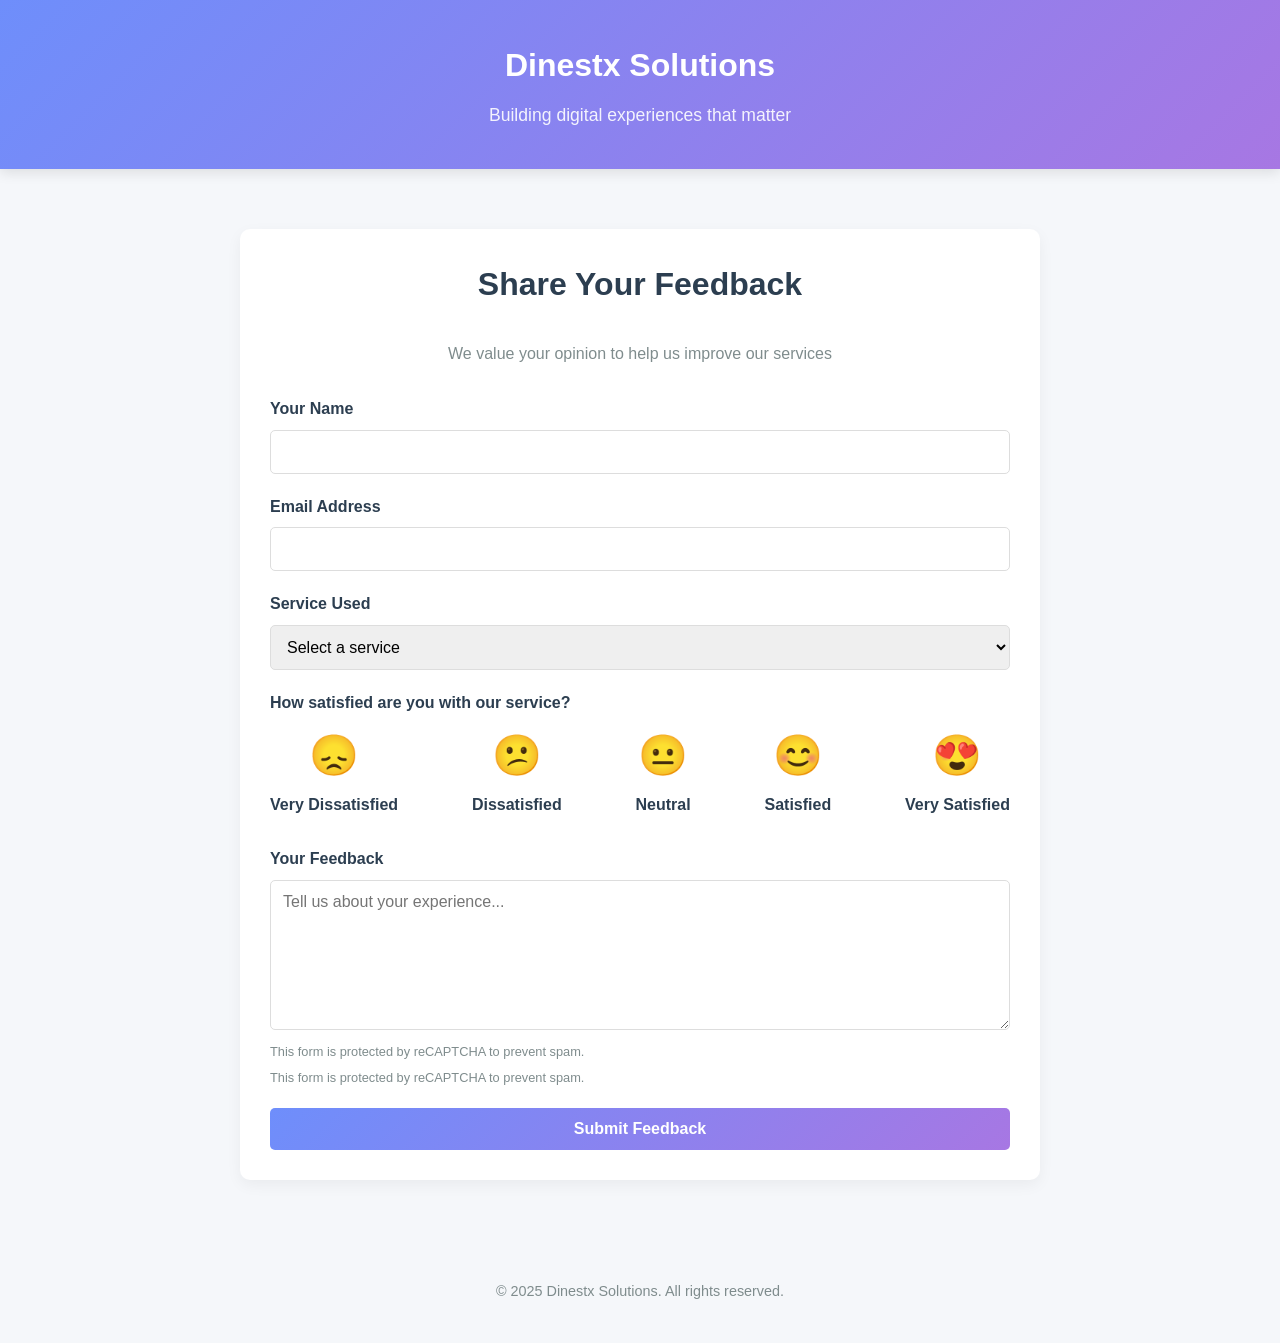
==== index.html @ add6ee1a "Update index.html" ====
<!DOCTYPE html>
<html lang="en">
<head>
    <meta charset="UTF-8">
    <meta name="viewport" content="width=device-width, initial-scale=1.0">
    <title>Feedback | Dinestx</title>
    <script src="https://www.google.com/recaptcha/api.js"></script>

    <style>
        /* Reset and Base Styles */
        * {
            margin: 0;
            padding: 0;
            box-sizing: border-box;
            font-family: 'Segoe UI', Tahoma, Geneva, Verdana, sans-serif;
        }

        body {
            background-color: #f5f7fa;
            color: #333;
            line-height: 1.6;
        }

        .container {
            max-width: 1200px;
            margin: 0 auto;
            padding: 20px;
        }

        /* Header Styles */
        header {
            background: linear-gradient(135deg, #6e8efb, #a777e3);
            color: white;
            padding: 20px 0;
            text-align: center;
            box-shadow: 0 4px 12px rgba(0, 0, 0, 0.1);
        }

        .logo {
            font-size: 2rem;
            font-weight: 700;
            margin-bottom: 10px;
        }

        .tagline {
            font-size: 1.1rem;
            opacity: 0.9;
        }

        /* Feedback Section */
        .feedback-section {
            background: white;
            border-radius: 10px;
            padding: 30px;
            margin: 40px auto;
            box-shadow: 0 5px 15px rgba(0, 0, 0, 0.05);
            max-width: 800px;
        }

        .feedback-title {
            text-align: center;
            margin-bottom: 30px;
            color: #2c3e50;
            font-size: 2rem;
        }

        .feedback-subtitle {
            text-align: center;
            margin-bottom: 30px;
            color: #7f8c8d;
        }

        /* Form Styles */
        .feedback-form .form-group {
            margin-bottom: 20px;
        }

        .feedback-form label {
            display: block;
            margin-bottom: 8px;
            font-weight: 600;
            color: #2c3e50;
        }

        .feedback-form input,
        .feedback-form select,
        .feedback-form textarea {
            width: 100%;
            padding: 12px;
            border: 1px solid #ddd;
            border-radius: 5px;
            font-size: 1rem;
            transition: border 0.3s;
        }

        .feedback-form input:focus,
        .feedback-form select:focus,
        .feedback-form textarea:focus {
            border-color: #6e8efb;
            outline: none;
        }

        .feedback-form textarea {
            min-height: 150px;
            resize: vertical;
        }

        /* Rating Styles */
        .rating-container {
            display: flex;
            justify-content: space-between;
            margin-bottom: 20px;
        }

        .rating-option {
            text-align: center;
            cursor: pointer;
            transition: transform 0.3s;
        }

        .rating-option:hover {
            transform: scale(1.1);
        }

        .rating-emoji {
            font-size: 2.5rem;
            margin-bottom: 5px;
        }

        .rating-input {
            display: none;
        }

        .rating-input:checked + .rating-label {
            color: #6e8efb;
        }

        .rating-label {
            display: block;
            cursor: pointer;
        }


        /* Captcha */
        .grecaptcha-badge {
            visibility: hidden;
        }

        .captcha-note {
            font-size: 0.8rem;
            color: #7f8c8d;
            margin-top: -15px;
            margin-bottom: 20px;
        }

        /* Button Styles */
        .submit-btn {
            background: linear-gradient(135deg, #6e8efb, #a777e3);
            color: white;
            border: none;
            padding: 12px 25px;
            font-size: 1rem;
            border-radius: 5px;
            cursor: pointer;
            transition: transform 0.3s, box-shadow 0.3s;
            display: block;
            width: 100%;
            font-weight: 600;
        }

        .submit-btn:hover {
            transform: translateY(-2px);
            box-shadow: 0 5px 15px rgba(110, 142, 251, 0.4);
        }

        /* Thank You Message */
        .thank-you {
            text-align: center;
            padding: 40px;
            display: none;
        }

        .thank-you h2 {
            color: #2c3e50;
            margin-bottom: 20px;
        }

        .thank-you p {
            color: #7f8c8d;
            margin-bottom: 30px;
        }

        .thank-you-icon {
            font-size: 4rem;
            color: #27ae60;
            margin-bottom: 20px;
        }

        /* Footer */
        footer {
            text-align: center;
            padding: 20px;
            color: #7f8c8d;
            font-size: 0.9rem;
        }

        /* Responsive Design */
        @media (max-width: 768px) {
            .rating-container {
                flex-direction: column;
            }

            .rating-option {
                margin-bottom: 15px;
            }

            .feedback-section {
                padding: 20px;
                margin: 20px auto;
            }
        }
    </style>
</head>
<body>
    <header>
        <div class="container">
            <div class="logo">Dinestx Solutions</div>
            <div class="tagline">Building digital experiences that matter</div>
        </div>
    </header>

    <div class="container">
        <section class="feedback-section">
            <h1 class="feedback-title">Share Your Feedback</h1>
            <p class="feedback-subtitle">We value your opinion to help us improve our services</p>

            <form id="feedbackForm" class="feedback-form">
                <div class="form-group">
                    <label for="name">Your Name</label>
                    <input type="text" id="name" name="name" required>
                </div>

                <div class="form-group">
                    <label for="email">Email Address</label>
                    <input type="email" id="email" name="email" required>
                </div>

                <div class="form-group">
                    <label for="service">Service Used</label>
                    <select id="service" name="service" required>
                        <option value="">Select a service</option>
                        <option value="web-development">Web Development</option>
                        <option value="app-development">App Development</option>
                        <option value="ui-ux">UI/UX Design</option>
                        <option value="consulting">Consulting</option>
                        <option value="other">Other</option>
                    </select>
                </div>

                <div class="form-group">
                    <label>How satisfied are you with our service?</label>
                    <div class="rating-container">
                        <div class="rating-option">
                            <div class="rating-emoji">😞</div>
                            <input type="radio" id="rating-1" name="rating" value="1" class="rating-input">
                            <label for="rating-1" class="rating-label">Very Dissatisfied</label>
                        </div>
                        <div class="rating-option">
                            <div class="rating-emoji">😕</div>
                            <input type="radio" id="rating-2" name="rating" value="2" class="rating-input">
                            <label for="rating-2" class="rating-label">Dissatisfied</label>
                        </div>
                        <div class="rating-option">
                            <div class="rating-emoji">😐</div>
                            <input type="radio" id="rating-3" name="rating" value="3" class="rating-input">
                            <label for="rating-3" class="rating-label">Neutral</label>
                        </div>
                        <div class="rating-option">
                            <div class="rating-emoji">😊</div>
                            <input type="radio" id="rating-4" name="rating" value="4" class="rating-input">
                            <label for="rating-4" class="rating-label">Satisfied</label>
                        </div>
                        <div class="rating-option">
                            <div class="rating-emoji">😍</div>
                            <input type="radio" id="rating-5" name="rating" value="5" class="rating-input">
                            <label for="rating-5" class="rating-label">Very Satisfied</label>
                        </div>
                    </div>
                </div>

                <div class="form-group">
                    <label for="feedback">Your Feedback</label>
                    <textarea id="feedback" name="feedback" placeholder="Tell us about your experience..." required></textarea>
                </div>

                <!-- Add CAPTCHA field -->
        <div class="form-group">
            <div class="g-recaptcha"
                 data-sitekey="YOUR_SITE_KEY"
                 data-callback="enableSubmit"
                 data-size="invisible"></div>
            <p class="captcha-note">This form is protected by reCAPTCHA to prevent spam.</p>
        </div>

                <button type="submit" class="submit-btn">Submit Feedback</button>
            </form>

            <div class="thank-you" id="thankYou">
                <div class="thank-you-icon">✓</div>
                <h2>Thank You for Your Feedback!</h2>
                <p>We appreciate you taking the time to share your experience with us. Your feedback helps us improve our services.</p>
                <p>Our team will review your comments and get back to you if needed.</p>
            </div>
        </section>
    </div>

    <footer>
        <div class="container">
            <p>&copy; 2025 Dinestx Solutions. All rights reserved.</p>
        </div>
    </footer>

    <script>
        // Add reCAPTCHA script dynamically
const recaptchaScript = document.createElement('script');
recaptchaScript.src = 'https://www.google.com/recaptcha/api.js?render=6LfsmFwrAAAAAAt5dVgB7nJmMaHVcNjTxH-t_Hr9';
document.head.appendChild(recaptchaScript);

// Initialize when DOM is loaded
document.addEventListener('DOMContentLoaded', function() {
    const feedbackForm = document.getElementById('feedbackForm');
    const thankYouSection = document.getElementById('thankYou');
    const submitBtn = document.getElementById('submitBtn') ||
                      feedbackForm.querySelector('button[type="submit"]');

    // Create CAPTCHA badge and notice if they don't exist
    if (!document.querySelector('.grecaptcha-badge')) {
        const captchaContainer = document.createElement('div');
        captchaContainer.className = 'grecaptcha-badge';
        captchaContainer.style.visibility = 'hidden';
        document.body.appendChild(captchaContainer);

        const captchaNote = document.createElement('p');
        captchaNote.className = 'captcha-note';
        captchaNote.textContent = 'This form is protected by reCAPTCHA to prevent spam.';
        submitBtn.insertAdjacentElement('beforebegin', captchaNote);
    }

    // Handle form submission
    feedbackForm.addEventListener('submit', function(e) {
        e.preventDefault();

        // Execute reCAPTCHA
        grecaptcha.ready(function() {
            grecaptcha.execute('6LfsmFwrAAAAAAt5dVgB7nJmMaHVcNjTxH-t_Hr9', {action: 'submit'})
                .then(function(token) {
                    // Verify CAPTCHA first
                    if (!token) {
                        alert("CAPTCHA verification failed. Please try again.");
                        return;
                    }

                    // Collect form data
                    const formData = {
                        name: document.getElementById('name').value,
                        email: document.getElementById('email').value,
                        service: document.getElementById('service').value,
                        rating: document.querySelector('input[name="rating"]:checked')?.value,
                        feedback: document.getElementById('feedback').value,
                        recaptcha: token
                    };

                    // In production: Send to server for verification
                    console.log('Form data with CAPTCHA token:', formData);

                    // Simulate server verification
                    setTimeout(() => {
                        // Show thank you message
                        feedbackForm.style.display = 'none';
                        thankYouSection.style.display = 'block';
                        thankYouSection.scrollIntoView({ behavior: 'smooth' });

                        // Reset form
                        feedbackForm.reset();
                        grecaptcha.reset();
                    }, 1000);
                });
        });
    });

    // Rating animation (optional)
    const ratingOptions = document.querySelectorAll('.rating-option');
    ratingOptions.forEach(option => {
        option.addEventListener('mouseenter', () => option.style.transform = 'scale(1.1)');
        option.addEventListener('mouseleave', () => option.style.transform = 'scale(1)');
    });
});

    </script>
</body>
</html>
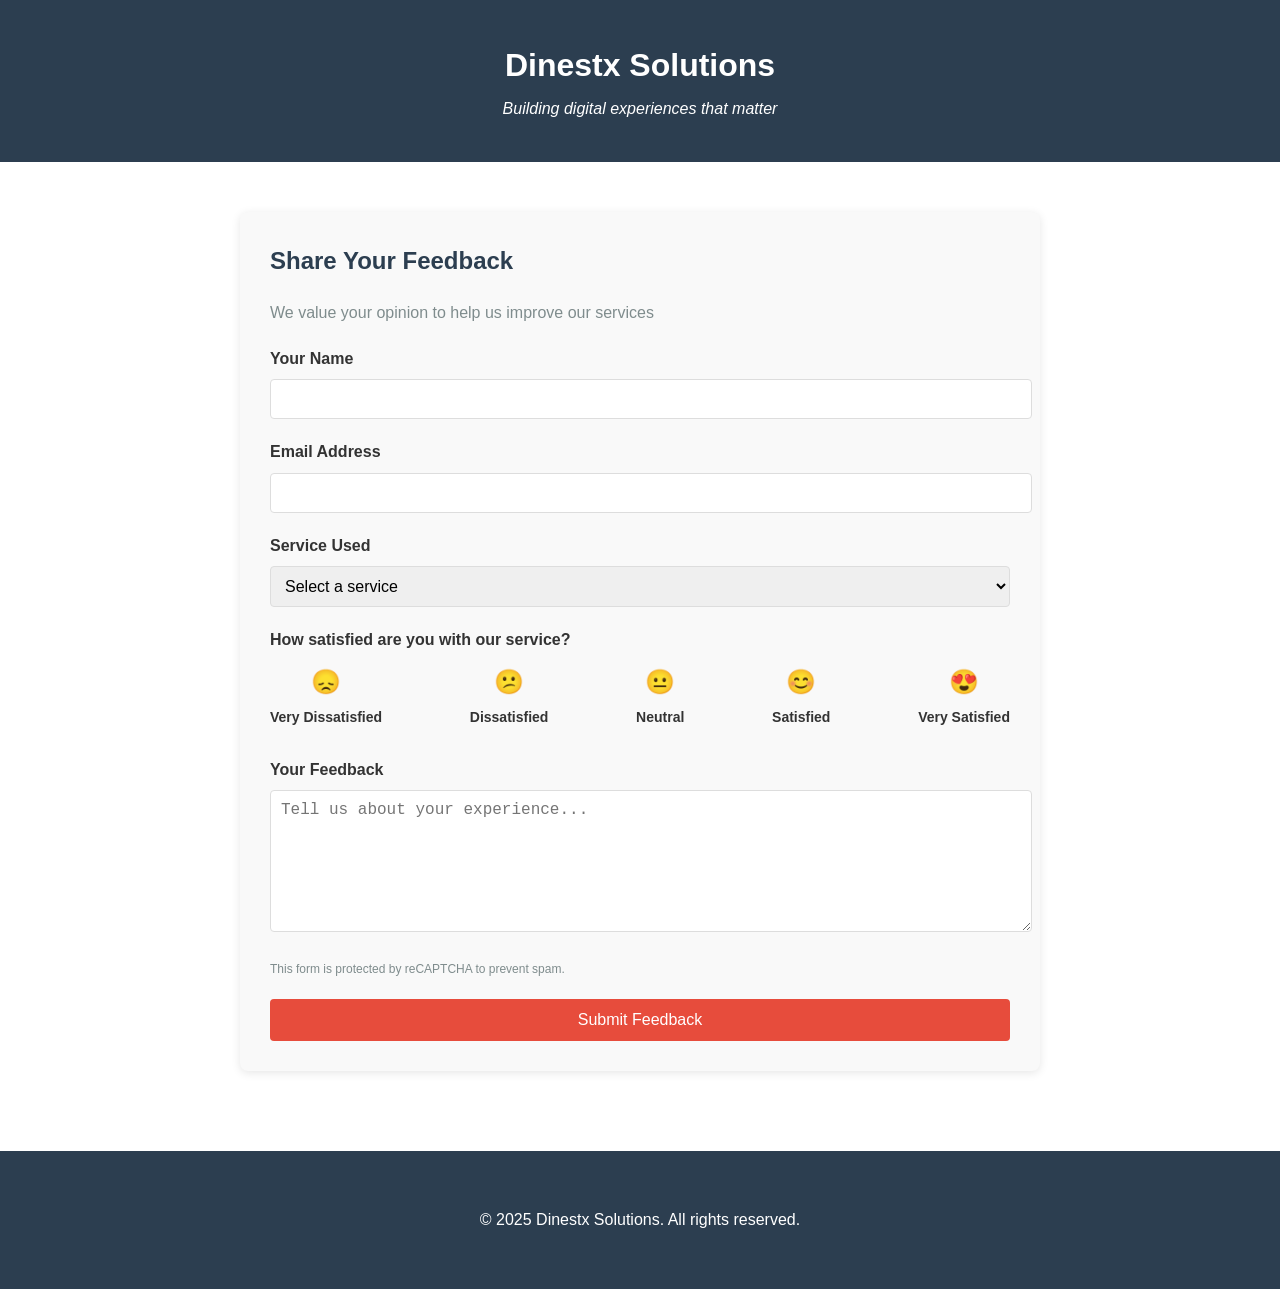
==== commit 8ac17d7d: "Fix Formsubmit issue" ====
--- a/index.html
+++ b/index.html
@@ -1,226 +1,14 @@
 <!DOCTYPE html>
 <html lang="en">
+
 <head>
     <meta charset="UTF-8">
     <meta name="viewport" content="width=device-width, initial-scale=1.0">
     <title>Feedback | Dinestx</title>
-    <script src="https://www.google.com/recaptcha/api.js"></script>
+    <script src="https://www.google.com/recaptcha/api.js" async defer></script>
+    <link rel="stylesheet" href="style.css">
+</head>
 
-    <style>
-        /* Reset and Base Styles */
-        * {
-            margin: 0;
-            padding: 0;
-            box-sizing: border-box;
-            font-family: 'Segoe UI', Tahoma, Geneva, Verdana, sans-serif;
-        }
-
-        body {
-            background-color: #f5f7fa;
-            color: #333;
-            line-height: 1.6;
-        }
-
-        .container {
-            max-width: 1200px;
-            margin: 0 auto;
-            padding: 20px;
-        }
-
-        /* Header Styles */
-        header {
-            background: linear-gradient(135deg, #6e8efb, #a777e3);
-            color: white;
-            padding: 20px 0;
-            text-align: center;
-            box-shadow: 0 4px 12px rgba(0, 0, 0, 0.1);
-        }
-
-        .logo {
-            font-size: 2rem;
-            font-weight: 700;
-            margin-bottom: 10px;
-        }
-
-        .tagline {
-            font-size: 1.1rem;
-            opacity: 0.9;
-        }
-
-        /* Feedback Section */
-        .feedback-section {
-            background: white;
-            border-radius: 10px;
-            padding: 30px;
-            margin: 40px auto;
-            box-shadow: 0 5px 15px rgba(0, 0, 0, 0.05);
-            max-width: 800px;
-        }
-
-        .feedback-title {
-            text-align: center;
-            margin-bottom: 30px;
-            color: #2c3e50;
-            font-size: 2rem;
-        }
-
-        .feedback-subtitle {
-            text-align: center;
-            margin-bottom: 30px;
-            color: #7f8c8d;
-        }
-
-        /* Form Styles */
-        .feedback-form .form-group {
-            margin-bottom: 20px;
-        }
-
-        .feedback-form label {
-            display: block;
-            margin-bottom: 8px;
-            font-weight: 600;
-            color: #2c3e50;
-        }
-
-        .feedback-form input,
-        .feedback-form select,
-        .feedback-form textarea {
-            width: 100%;
-            padding: 12px;
-            border: 1px solid #ddd;
-            border-radius: 5px;
-            font-size: 1rem;
-            transition: border 0.3s;
-        }
-
-        .feedback-form input:focus,
-        .feedback-form select:focus,
-        .feedback-form textarea:focus {
-            border-color: #6e8efb;
-            outline: none;
-        }
-
-        .feedback-form textarea {
-            min-height: 150px;
-            resize: vertical;
-        }
-
-        /* Rating Styles */
-        .rating-container {
-            display: flex;
-            justify-content: space-between;
-            margin-bottom: 20px;
-        }
-
-        .rating-option {
-            text-align: center;
-            cursor: pointer;
-            transition: transform 0.3s;
-        }
-
-        .rating-option:hover {
-            transform: scale(1.1);
-        }
-
-        .rating-emoji {
-            font-size: 2.5rem;
-            margin-bottom: 5px;
-        }
-
-        .rating-input {
-            display: none;
-        }
-
-        .rating-input:checked + .rating-label {
-            color: #6e8efb;
-        }
-
-        .rating-label {
-            display: block;
-            cursor: pointer;
-        }
-
-
-        /* Captcha */
-        .grecaptcha-badge {
-            visibility: hidden;
-        }
-
-        .captcha-note {
-            font-size: 0.8rem;
-            color: #7f8c8d;
-            margin-top: -15px;
-            margin-bottom: 20px;
-        }
-
-        /* Button Styles */
-        .submit-btn {
-            background: linear-gradient(135deg, #6e8efb, #a777e3);
-            color: white;
-            border: none;
-            padding: 12px 25px;
-            font-size: 1rem;
-            border-radius: 5px;
-            cursor: pointer;
-            transition: transform 0.3s, box-shadow 0.3s;
-            display: block;
-            width: 100%;
-            font-weight: 600;
-        }
-
-        .submit-btn:hover {
-            transform: translateY(-2px);
-            box-shadow: 0 5px 15px rgba(110, 142, 251, 0.4);
-        }
-
-        /* Thank You Message */
-        .thank-you {
-            text-align: center;
-            padding: 40px;
-            display: none;
-        }
-
-        .thank-you h2 {
-            color: #2c3e50;
-            margin-bottom: 20px;
-        }
-
-        .thank-you p {
-            color: #7f8c8d;
-            margin-bottom: 30px;
-        }
-
-        .thank-you-icon {
-            font-size: 4rem;
-            color: #27ae60;
-            margin-bottom: 20px;
-        }
-
-        /* Footer */
-        footer {
-            text-align: center;
-            padding: 20px;
-            color: #7f8c8d;
-            font-size: 0.9rem;
-        }
-
-        /* Responsive Design */
-        @media (max-width: 768px) {
-            .rating-container {
-                flex-direction: column;
-            }
-
-            .rating-option {
-                margin-bottom: 15px;
-            }
-
-            .feedback-section {
-                padding: 20px;
-                margin: 20px auto;
-            }
-        }
-    </style>
-</head>
 <body>
     <header>
         <div class="container">
@@ -234,7 +22,13 @@
             <h1 class="feedback-title">Share Your Feedback</h1>
             <p class="feedback-subtitle">We value your opinion to help us improve our services</p>
 
-            <form id="feedbackForm" class="feedback-form">
+            <form id="feedbackForm" class="feedback-form" method="POST">
+                <!-- FormSubmit configuration -->
+                <input type="hidden" name="_next" value="?success=true">
+                <input type="hidden" name="_subject" value="New Feedback Submission">
+                <input type="hidden" name="_template" value="table">
+                <input type="text" name="_honey" style="display:none">
+                
                 <div class="form-group">
                     <label for="name">Your Name</label>
                     <input type="text" id="name" name="name" required>
@@ -262,7 +56,7 @@
                     <div class="rating-container">
                         <div class="rating-option">
                             <div class="rating-emoji">😞</div>
-                            <input type="radio" id="rating-1" name="rating" value="1" class="rating-input">
+                            <input type="radio" id="rating-1" name="rating" value="1" class="rating-input" required>
                             <label for="rating-1" class="rating-label">Very Dissatisfied</label>
                         </div>
                         <div class="rating-option">
@@ -293,22 +87,20 @@
                     <textarea id="feedback" name="feedback" placeholder="Tell us about your experience..." required></textarea>
                 </div>
 
-                <!-- Add CAPTCHA field -->
-        <div class="form-group">
-            <div class="g-recaptcha"
-                 data-sitekey="YOUR_SITE_KEY"
-                 data-callback="enableSubmit"
-                 data-size="invisible"></div>
-            <p class="captcha-note">This form is protected by reCAPTCHA to prevent spam.</p>
-        </div>
+                <!-- reCAPTCHA v2 Checkbox -->
+                <div class="form-group">
+                    <div class="g-recaptcha" data-sitekey="6LeIxAcTAAAAAJcZVRqyHh71UMIEGNQ_MXjiZKhI"></div>
+                    <p class="captcha-note">This form is protected by reCAPTCHA to prevent spam.</p>
+                </div>
 
-                <button type="submit" class="submit-btn">Submit Feedback</button>
+                <button type="submit" class="submit-btn" id="submitBtn">Submit Feedback</button>
             </form>
 
             <div class="thank-you" id="thankYou">
                 <div class="thank-you-icon">✓</div>
                 <h2>Thank You for Your Feedback!</h2>
-                <p>We appreciate you taking the time to share your experience with us. Your feedback helps us improve our services.</p>
+                <p>We appreciate you taking the time to share your experience with us. Your feedback helps us improve
+                    our services.</p>
                 <p>Our team will review your comments and get back to you if needed.</p>
             </div>
         </section>
@@ -320,82 +112,7 @@
         </div>
     </footer>
 
-    <script>
-        // Add reCAPTCHA script dynamically
-const recaptchaScript = document.createElement('script');
-recaptchaScript.src = 'https://www.google.com/recaptcha/api.js?render=6LfsmFwrAAAAAAt5dVgB7nJmMaHVcNjTxH-t_Hr9';
-document.head.appendChild(recaptchaScript);
+    <script src="script.js"></script>
+</body>
 
-// Initialize when DOM is loaded
-document.addEventListener('DOMContentLoaded', function() {
-    const feedbackForm = document.getElementById('feedbackForm');
-    const thankYouSection = document.getElementById('thankYou');
-    const submitBtn = document.getElementById('submitBtn') ||
-                      feedbackForm.querySelector('button[type="submit"]');
-
-    // Create CAPTCHA badge and notice if they don't exist
-    if (!document.querySelector('.grecaptcha-badge')) {
-        const captchaContainer = document.createElement('div');
-        captchaContainer.className = 'grecaptcha-badge';
-        captchaContainer.style.visibility = 'hidden';
-        document.body.appendChild(captchaContainer);
-
-        const captchaNote = document.createElement('p');
-        captchaNote.className = 'captcha-note';
-        captchaNote.textContent = 'This form is protected by reCAPTCHA to prevent spam.';
-        submitBtn.insertAdjacentElement('beforebegin', captchaNote);
-    }
-
-    // Handle form submission
-    feedbackForm.addEventListener('submit', function(e) {
-        e.preventDefault();
-
-        // Execute reCAPTCHA
-        grecaptcha.ready(function() {
-            grecaptcha.execute('6LfsmFwrAAAAAAt5dVgB7nJmMaHVcNjTxH-t_Hr9', {action: 'submit'})
-                .then(function(token) {
-                    // Verify CAPTCHA first
-                    if (!token) {
-                        alert("CAPTCHA verification failed. Please try again.");
-                        return;
-                    }
-
-                    // Collect form data
-                    const formData = {
-                        name: document.getElementById('name').value,
-                        email: document.getElementById('email').value,
-                        service: document.getElementById('service').value,
-                        rating: document.querySelector('input[name="rating"]:checked')?.value,
-                        feedback: document.getElementById('feedback').value,
-                        recaptcha: token
-                    };
-
-                    // In production: Send to server for verification
-                    console.log('Form data with CAPTCHA token:', formData);
-
-                    // Simulate server verification
-                    setTimeout(() => {
-                        // Show thank you message
-                        feedbackForm.style.display = 'none';
-                        thankYouSection.style.display = 'block';
-                        thankYouSection.scrollIntoView({ behavior: 'smooth' });
-
-                        // Reset form
-                        feedbackForm.reset();
-                        grecaptcha.reset();
-                    }, 1000);
-                });
-        });
-    });
-
-    // Rating animation (optional)
-    const ratingOptions = document.querySelectorAll('.rating-option');
-    ratingOptions.forEach(option => {
-        option.addEventListener('mouseenter', () => option.style.transform = 'scale(1.1)');
-        option.addEventListener('mouseleave', () => option.style.transform = 'scale(1)');
-    });
-});
-
-    </script>
-</body>
-</html>
+</html>
--- a/style.css
+++ b/style.css
@@ -0,0 +1,156 @@
+body {
+    font-family: Arial, sans-serif;
+    line-height: 1.6;
+    margin: 0;
+    padding: 0;
+    color: #333;
+}
+
+.container {
+    width: 90%;
+    max-width: 800px;
+    margin: 0 auto;
+    padding: 20px;
+}
+
+header {
+    background-color: #2c3e50;
+    color: white;
+    padding: 20px 0;
+    text-align: center;
+}
+
+.logo {
+    font-size: 2em;
+    font-weight: bold;
+}
+
+.tagline {
+    font-style: italic;
+    margin-top: 5px;
+}
+
+.feedback-section {
+    background: #f9f9f9;
+    padding: 30px;
+    border-radius: 8px;
+    margin: 30px 0;
+    box-shadow: 0 2px 10px rgba(0,0,0,0.1);
+}
+
+.feedback-title {
+    color: #2c3e50;
+    margin-top: 0;
+}
+
+.feedback-subtitle {
+    color: #7f8c8d;
+    margin-bottom: 20px;
+}
+
+.form-group {
+    margin-bottom: 20px;
+}
+
+label {
+    display: block;
+    margin-bottom: 8px;
+    font-weight: bold;
+}
+
+input[type="text"],
+input[type="email"],
+select,
+textarea {
+    width: 100%;
+    padding: 10px;
+    border: 1px solid #ddd;
+    border-radius: 4px;
+    font-size: 16px;
+}
+
+textarea {
+    height: 120px;
+    resize: vertical;
+}
+
+.rating-container {
+    display: flex;
+    justify-content: space-between;
+    margin-top: 10px;
+}
+
+.rating-option {
+    text-align: center;
+    cursor: pointer;
+}
+
+.rating-emoji {
+    font-size: 24px;
+    margin-bottom: 5px;
+}
+
+.rating-input {
+    display: none;
+}
+
+.rating-input:checked + .rating-label {
+    color: #e74c3c;
+    font-weight: bold;
+}
+
+.rating-label {
+    cursor: pointer;
+    font-size: 14px;
+}
+
+.submit-btn {
+    background-color: #e74c3c;
+    color: white;
+    border: none;
+    padding: 12px 20px;
+    font-size: 16px;
+    border-radius: 4px;
+    cursor: pointer;
+    width: 100%;
+    transition: background-color 0.3s;
+}
+
+.submit-btn:hover {
+    background-color: #c0392b;
+}
+
+.captcha-note {
+    font-size: 12px;
+    color: #7f8c8d;
+    margin-top: 5px;
+}
+
+.thank-you {
+    text-align: center;
+    padding: 30px;
+    display: none;
+}
+
+.thank-you-icon {
+    font-size: 50px;
+    color: #2ecc71;
+    margin-bottom: 20px;
+}
+
+footer {
+    background-color: #2c3e50;
+    color: white;
+    text-align: center;
+    padding: 20px 0;
+    margin-top: 30px;
+}
+
+.g-recaptcha {
+    margin: 15px 0;
+}
+
+/* Hide thank you message initially */
+#thankYou {
+    display: none;
+}
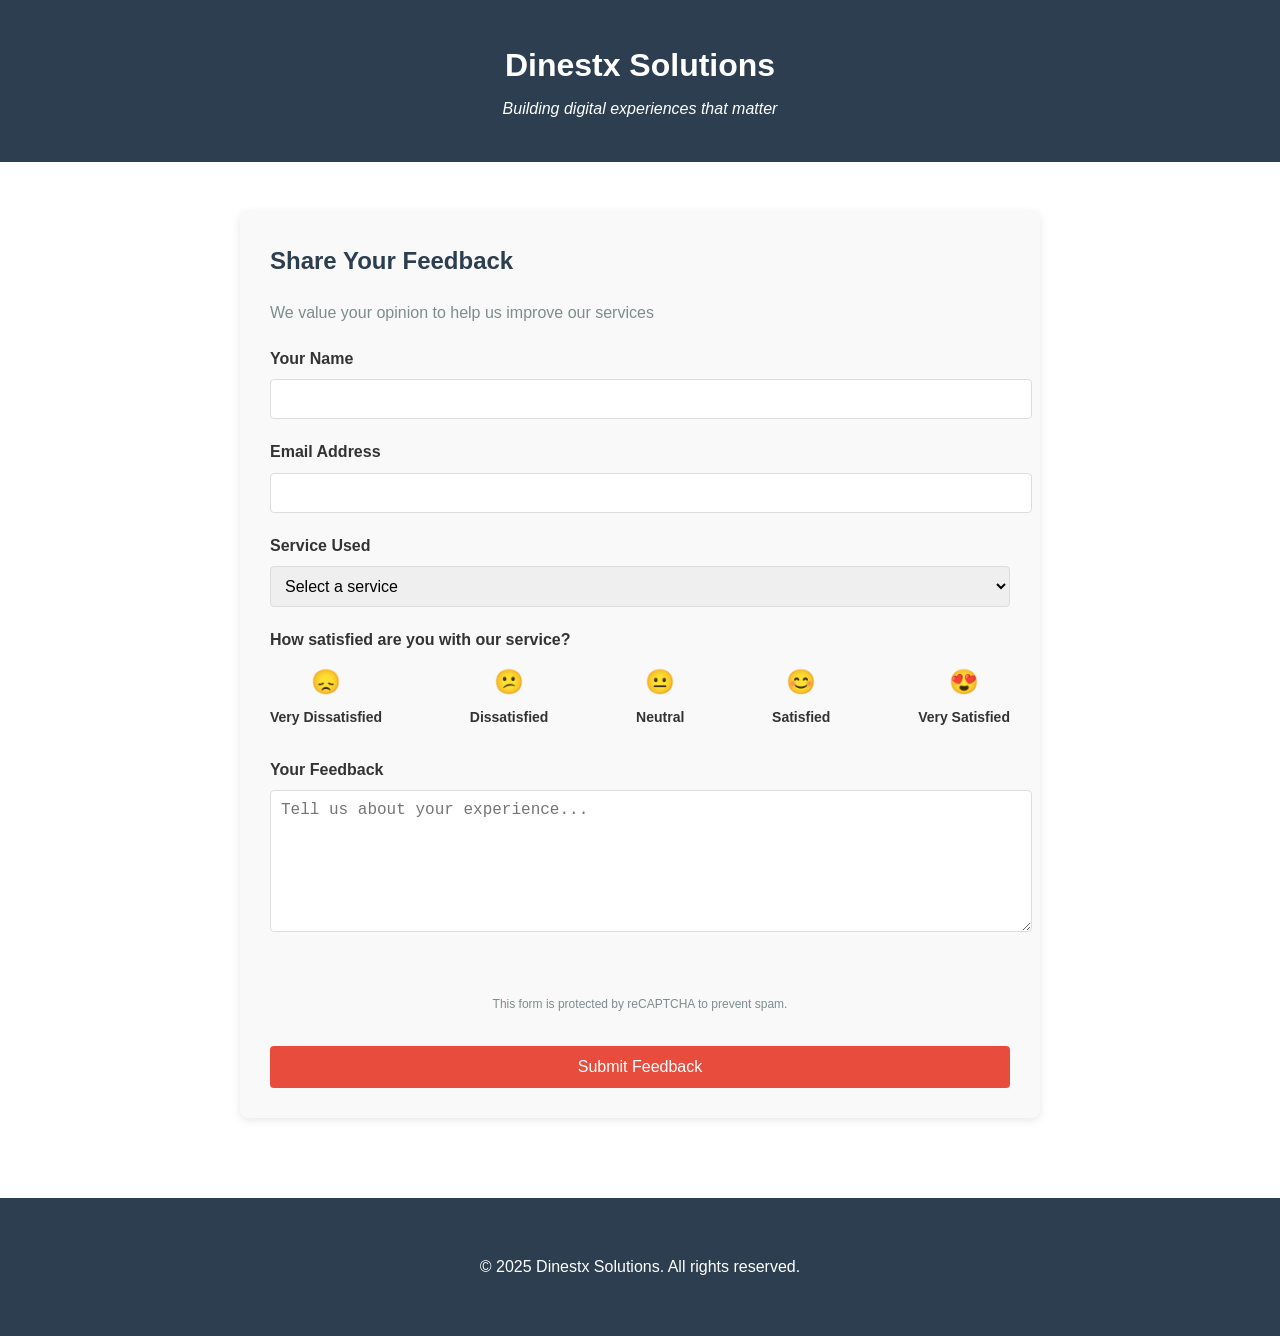
==== commit 8a4408d9: "fix bugs" ====
--- a/index.html
+++ b/index.html
@@ -28,7 +28,7 @@
                 <input type="hidden" name="_subject" value="New Feedback Submission">
                 <input type="hidden" name="_template" value="table">
                 <input type="text" name="_honey" style="display:none">
-                
+
                 <div class="form-group">
                     <label for="name">Your Name</label>
                     <input type="text" id="name" name="name" required>
@@ -84,12 +84,14 @@
 
                 <div class="form-group">
                     <label for="feedback">Your Feedback</label>
-                    <textarea id="feedback" name="feedback" placeholder="Tell us about your experience..." required></textarea>
+                    <textarea id="feedback" name="feedback" placeholder="Tell us about your experience..."
+                        required></textarea>
                 </div>
 
                 <!-- reCAPTCHA v2 Checkbox -->
-                <div class="form-group">
-                    <div class="g-recaptcha" data-sitekey="6LeIxAcTAAAAAJcZVRqyHh71UMIEGNQ_MXjiZKhI"></div>
+                <div class="form-group"
+                    style="display: flex; flex-direction: column; justify-content: center; align-items: center;">
+                    <div class="g-recaptcha" data-sitekey="6LeZG2MrAAAAAFEPhAn2hF3JCGtLgCIgCjYnuZoa"></div>
                     <p class="captcha-note">This form is protected by reCAPTCHA to prevent spam.</p>
                 </div>
 
